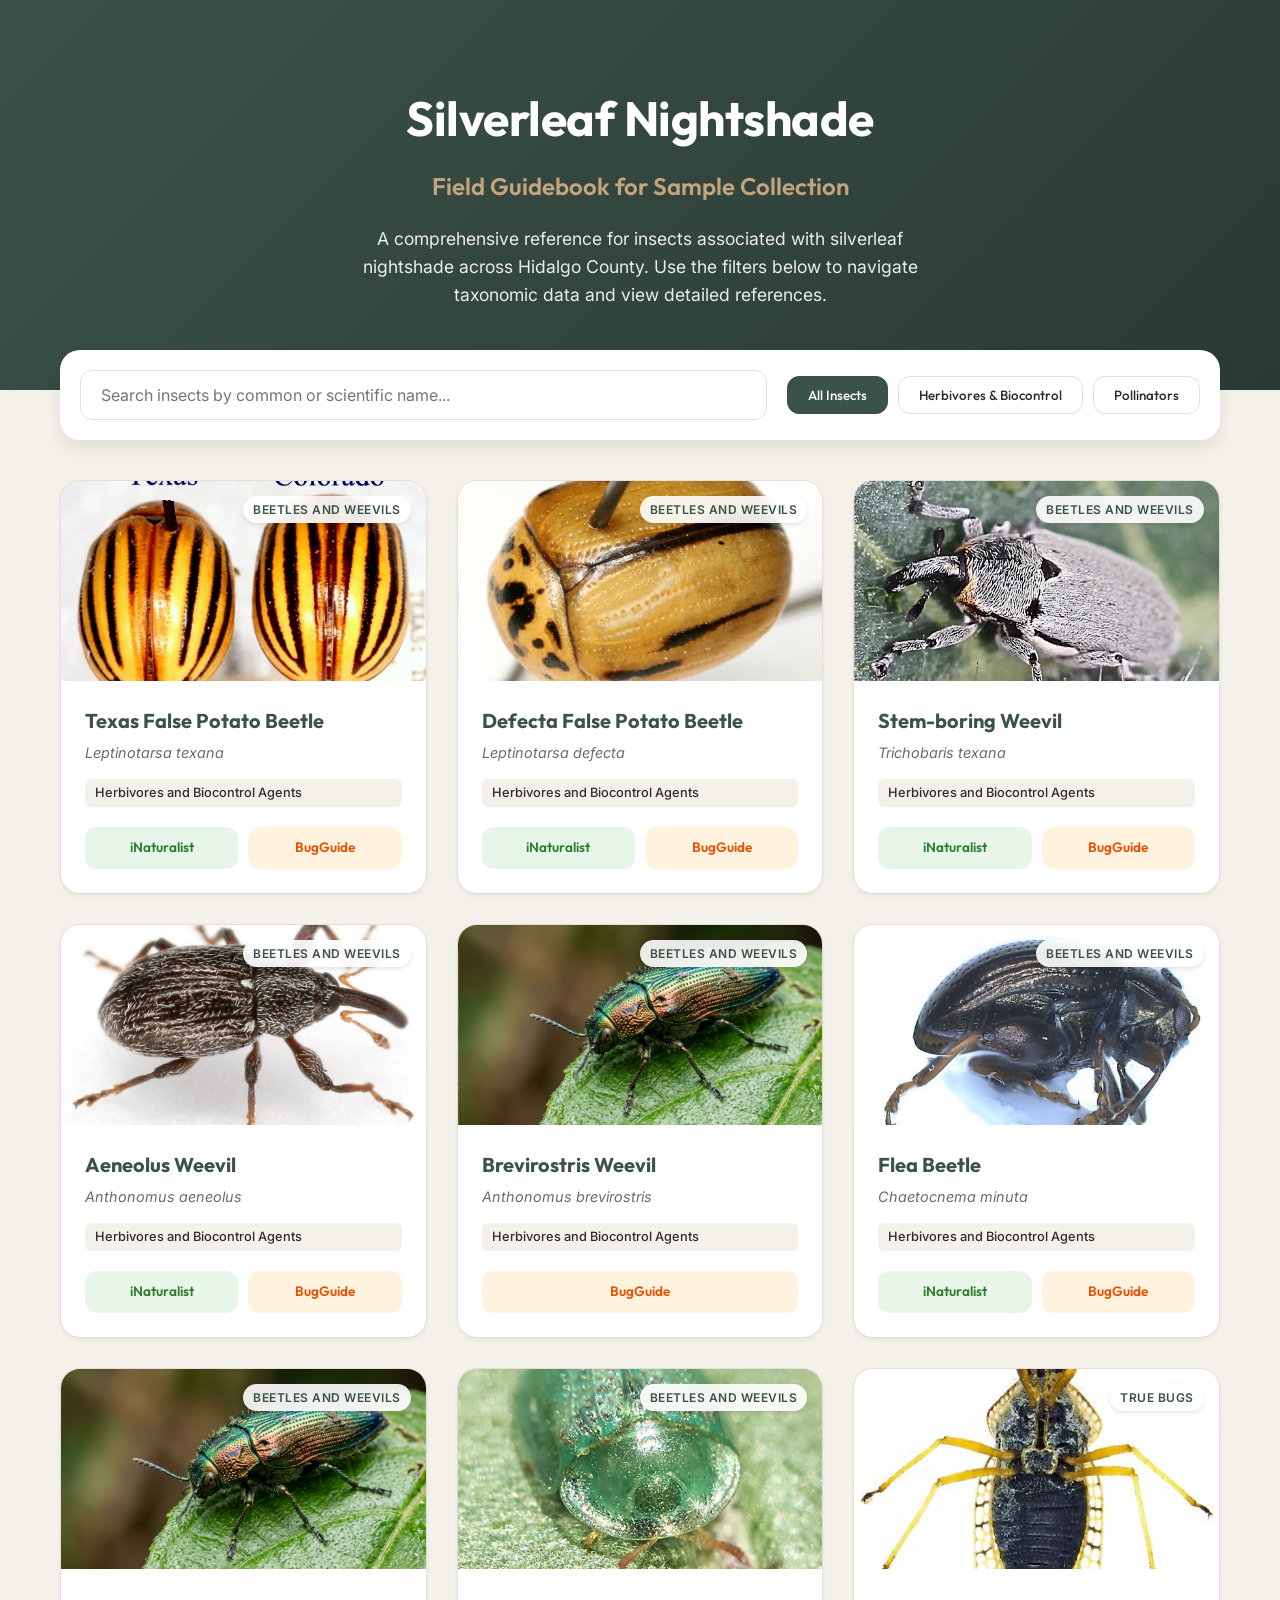
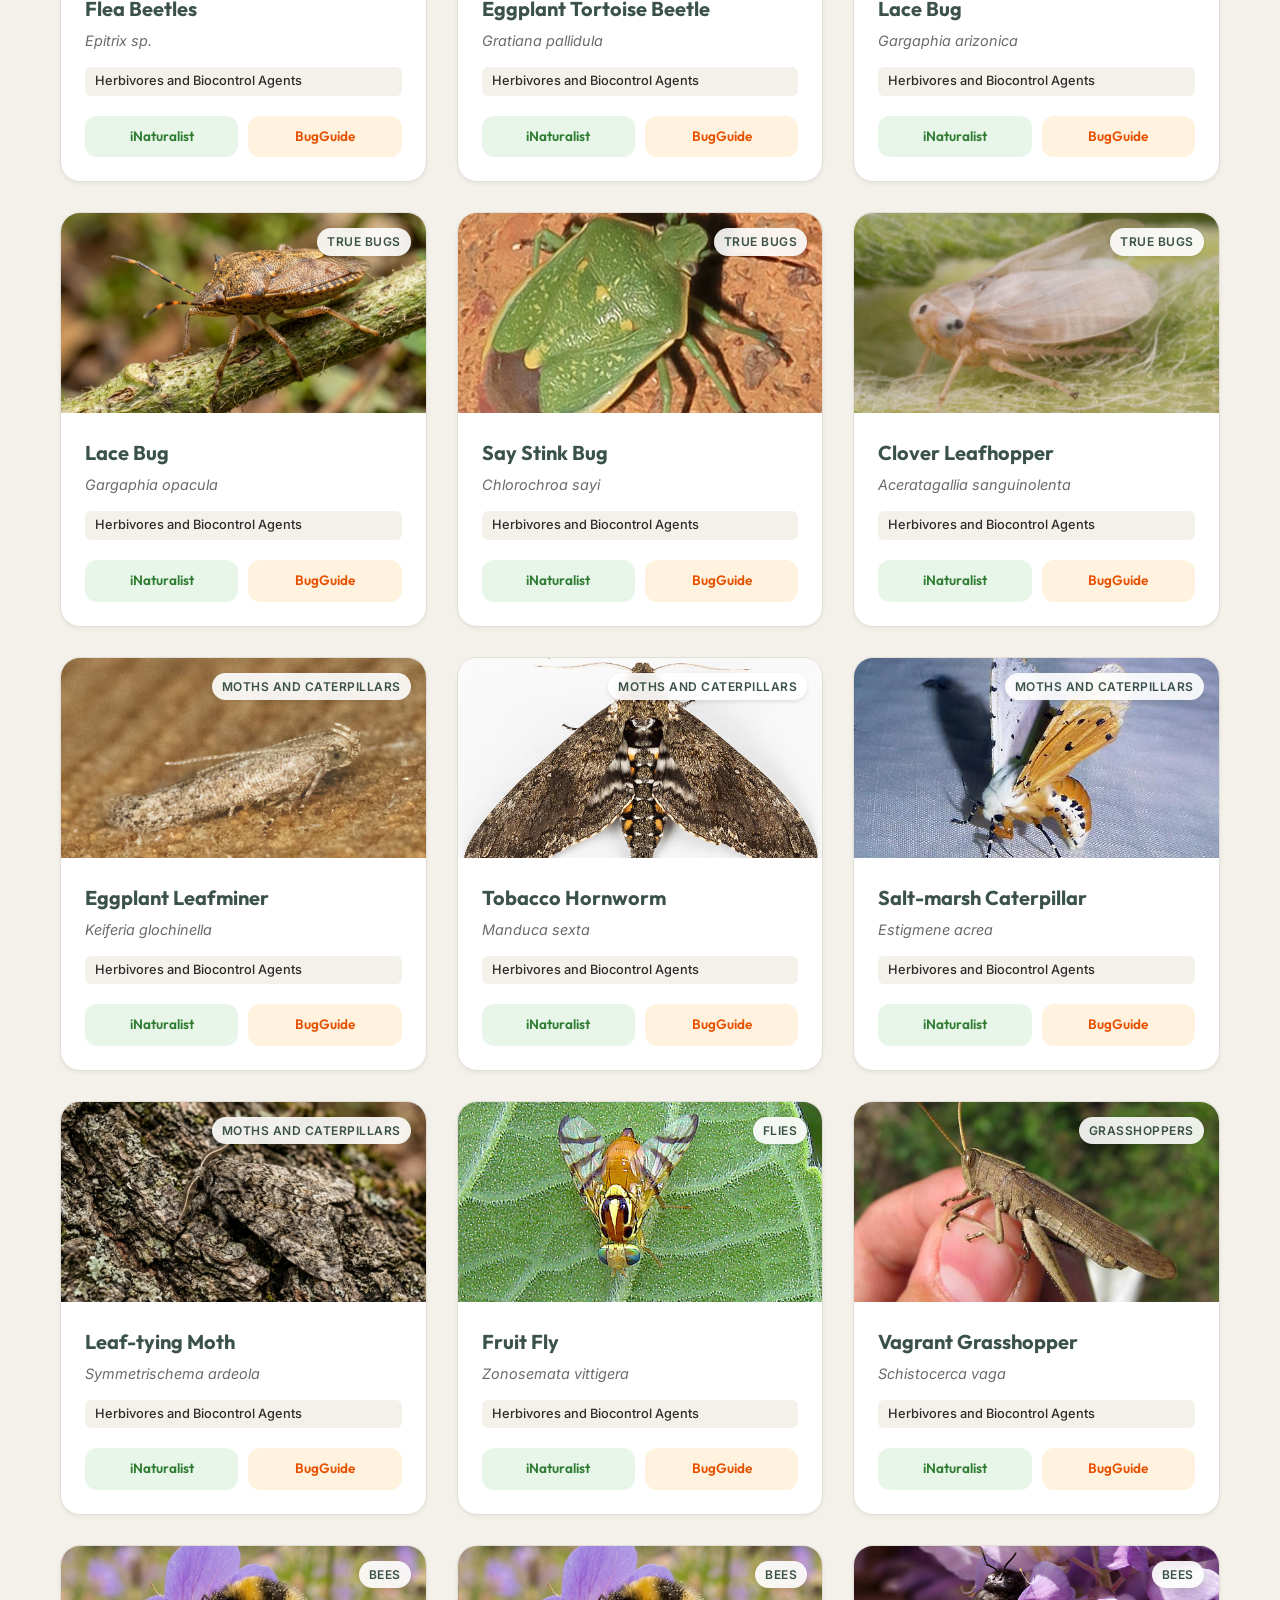
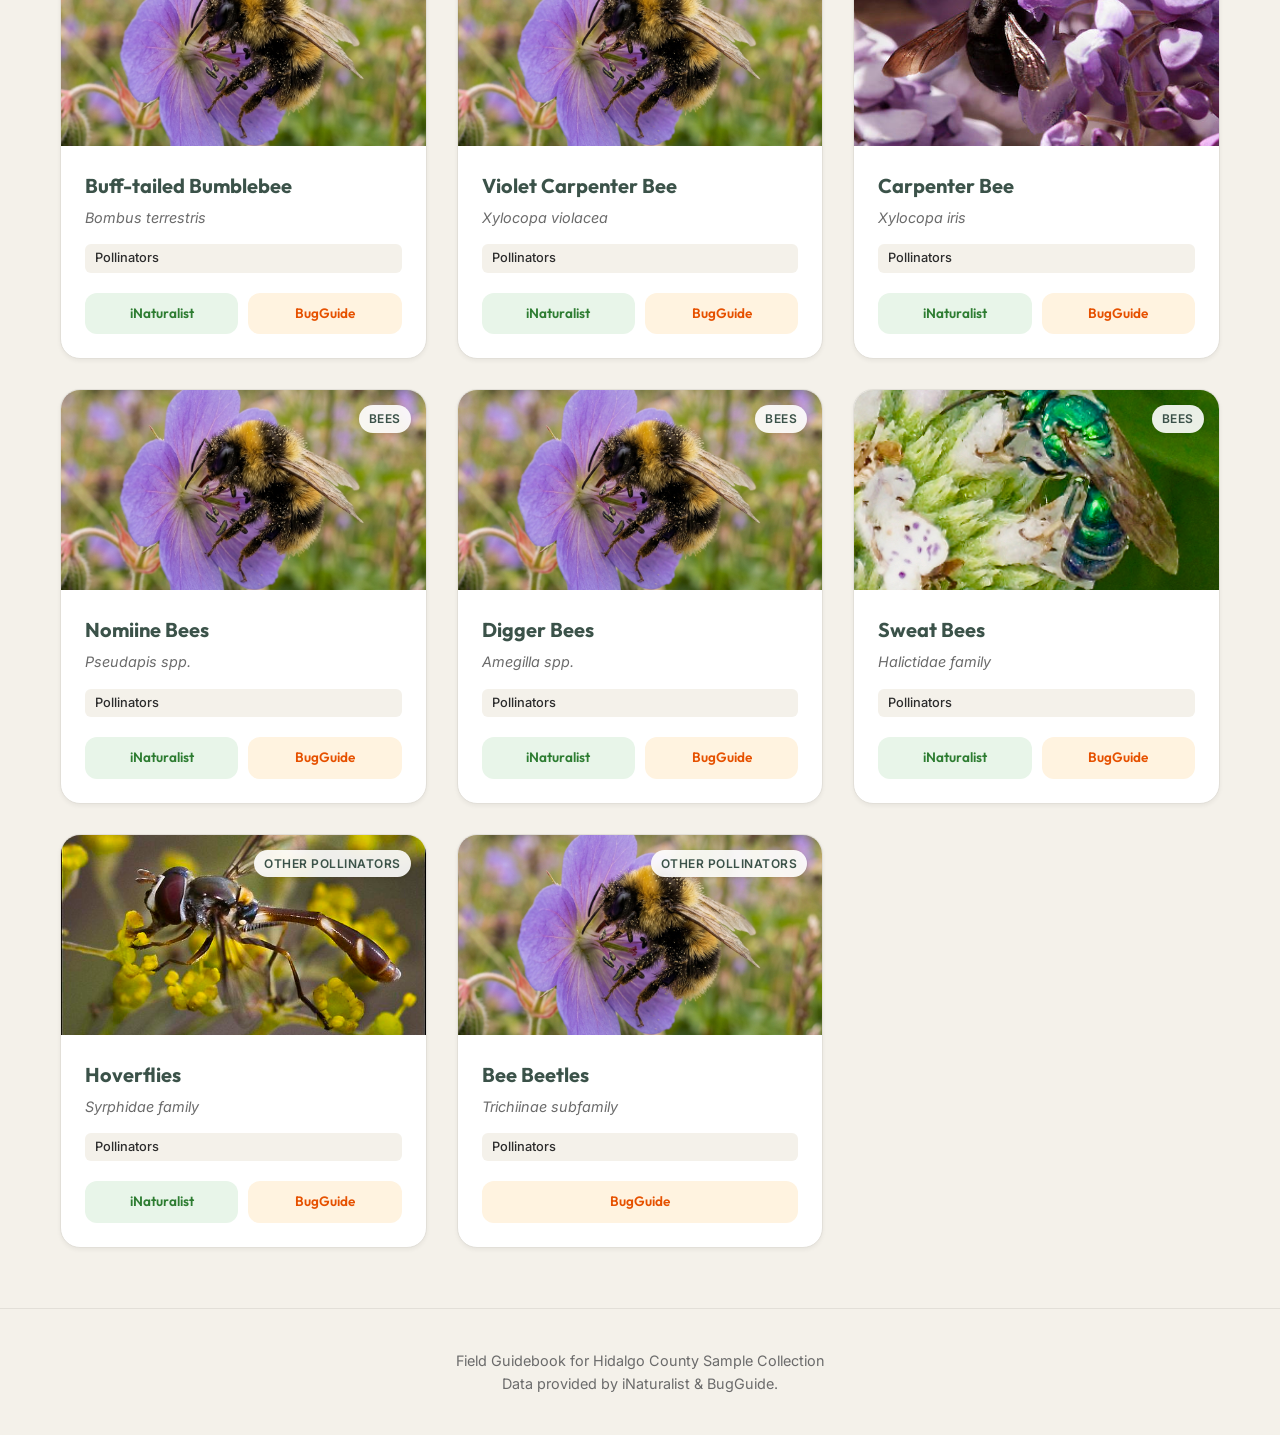
==== index.html @ b76a3b7a "Initial commit of Silverleaf Nightshade Field Guidebook" ====
<!DOCTYPE html>
<html lang="en">
<head>
  <meta charset="UTF-8">
  <meta name="viewport" content="width=device-width, initial-scale=1.0">
  <title>Silverleaf Nightshade Field Guidebook</title>
  <meta name="description" content="A comprehensive field guidebook for insects associated with silverleaf nightshade across Hidalgo County.">
  <link rel="preconnect" href="https://fonts.googleapis.com">
  <link rel="preconnect" href="https://fonts.gstatic.com" crossorigin>
  <link href="https://fonts.googleapis.com/css2?family=Inter:wght@400;500;600&family=Outfit:wght@400;600;700&display=swap" rel="stylesheet">
  <link rel="stylesheet" href="styles.css">
</head>
<body>
  <header class="hero">
    <div class="hero-content">
      <h1>Silverleaf Nightshade</h1>
      <p class="subtitle">Field Guidebook for Sample Collection</p>
      <p class="description">A comprehensive reference for insects associated with silverleaf nightshade across Hidalgo County. Use the filters below to navigate taxonomic data and view detailed references.</p>
    </div>
  </header>

  <main>
    <section class="controls">
      <div class="search-bar">
        <input type="text" id="searchInput" placeholder="Search insects by common or scientific name...">
      </div>
      <div class="filters">
        <button class="filter-btn active" data-filter="all">All Insects</button>
        <button class="filter-btn" data-filter="Herbivores and Biocontrol Agents">Herbivores & Biocontrol</button>
        <button class="filter-btn" data-filter="Pollinators">Pollinators</button>
      </div>
    </section>

    <section class="grid-container" id="insectGrid">
      <!-- Cards will be populated dynamically via JavaScript -->
    </section>
  </main>

  <footer>
    <p>Field Guidebook for Hidalgo County Sample Collection</p>
    <p>Data provided by iNaturalist & BugGuide.</p>
  </footer>

  <script src="data.js"></script>
  <script src="app.js"></script>
</body>
</html>
---- styles.css ----
:root {
  /* Earthy Color Palette */
  --color-bg: #f4f1ea;
  --color-surface: #ffffff;
  --color-primary: #3b5249;
  --color-primary-light: #517165;
  --color-accent: #c4a47c;
  --color-text: #2c2c2c;
  --color-text-muted: #6b6b6b;
  --color-border: #e2dfd8;
  
  --shadow-sm: 0 2px 4px rgba(0,0,0,0.05);
  --shadow-md: 0 8px 16px rgba(0,0,0,0.08);
  --shadow-lg: 0 16px 32px rgba(0,0,0,0.12);
  
  --radius-md: 12px;
  --radius-lg: 20px;
}

* {
  margin: 0;
  padding: 0;
  box-sizing: border-box;
}

body {
  font-family: 'Inter', sans-serif;
  background-color: var(--color-bg);
  color: var(--color-text);
  line-height: 1.6;
}

h1, h2, h3, h4 {
  font-family: 'Outfit', sans-serif;
}

/* Hero Section */
.hero {
  background: linear-gradient(135deg, var(--color-primary) 0%, #2a3a34 100%);
  color: white;
  padding: 80px 20px;
  text-align: center;
  position: relative;
  overflow: hidden;
}

.hero-content {
  max-width: 800px;
  margin: 0 auto;
  position: relative;
  z-index: 1;
}

.hero h1 {
  font-size: 3rem;
  font-weight: 700;
  margin-bottom: 10px;
  letter-spacing: -0.5px;
}

.hero .subtitle {
  font-family: 'Outfit', sans-serif;
  font-size: 1.5rem;
  color: var(--color-accent);
  margin-bottom: 20px;
  font-weight: 600;
}

.hero .description {
  font-size: 1.1rem;
  opacity: 0.9;
  max-width: 600px;
  margin: 0 auto;
}

/* Main Layout */
main {
  max-width: 1200px;
  margin: -40px auto 40px;
  padding: 0 20px;
  position: relative;
  z-index: 2;
}

/* Controls */
.controls {
  background: var(--color-surface);
  padding: 20px;
  border-radius: var(--radius-lg);
  box-shadow: var(--shadow-md);
  margin-bottom: 40px;
  display: flex;
  flex-direction: column;
  gap: 20px;
}

@media (min-width: 768px) {
  .controls {
    flex-direction: row;
    align-items: center;
    justify-content: space-between;
  }
}

.search-bar {
  flex: 1;
}

.search-bar input {
  width: 100%;
  padding: 14px 20px;
  border: 1px solid var(--color-border);
  border-radius: var(--radius-md);
  font-family: 'Inter', sans-serif;
  font-size: 1rem;
  outline: none;
  transition: border-color 0.3s, box-shadow 0.3s;
}

.search-bar input:focus {
  border-color: var(--color-primary);
  box-shadow: 0 0 0 3px rgba(59, 82, 73, 0.1);
}

.filters {
  display: flex;
  gap: 10px;
  flex-wrap: wrap;
}

.filter-btn {
  padding: 10px 20px;
  border: 1px solid var(--color-border);
  background: var(--color-surface);
  color: var(--color-text);
  border-radius: var(--radius-md);
  cursor: pointer;
  font-family: 'Outfit', sans-serif;
  font-weight: 500;
  transition: all 0.3s;
}

.filter-btn:hover {
  border-color: var(--color-primary);
  color: var(--color-primary);
}

.filter-btn.active {
  background: var(--color-primary);
  color: white;
  border-color: var(--color-primary);
}

/* Grid Layout */
.grid-container {
  display: grid;
  grid-template-columns: repeat(auto-fill, minmax(280px, 1fr));
  gap: 30px;
}

/* Insect Card */
.card {
  background: var(--color-surface);
  border-radius: var(--radius-lg);
  overflow: hidden;
  box-shadow: var(--shadow-sm);
  transition: transform 0.3s cubic-bezier(0.175, 0.885, 0.32, 1.275), box-shadow 0.3s;
  display: flex;
  flex-direction: column;
  border: 1px solid var(--color-border);
}

.card:hover {
  transform: translateY(-8px);
  box-shadow: var(--shadow-lg);
}

.card-image {
  height: 200px;
  background-size: cover;
  background-position: center;
  position: relative;
  background-color: var(--color-border);
}

.card-category-badge {
  position: absolute;
  top: 15px;
  right: 15px;
  background: rgba(255, 255, 255, 0.9);
  backdrop-filter: blur(4px);
  padding: 4px 10px;
  border-radius: 20px;
  font-size: 0.75rem;
  font-weight: 600;
  color: var(--color-primary);
  text-transform: uppercase;
  letter-spacing: 0.5px;
  box-shadow: 0 2px 4px rgba(0,0,0,0.1);
}

.card-content {
  padding: 24px;
  flex: 1;
  display: flex;
  flex-direction: column;
}

.card h3 {
  font-size: 1.25rem;
  margin-bottom: 4px;
  color: var(--color-primary);
}

.scientific-name {
  font-style: italic;
  color: var(--color-text-muted);
  font-size: 0.9rem;
  margin-bottom: 15px;
}

.card-type {
  display: inline-block;
  background: var(--color-bg);
  padding: 4px 10px;
  border-radius: 6px;
  font-size: 0.8rem;
  color: var(--color-text);
  margin-bottom: 20px;
  font-weight: 500;
}

.card-links {
  margin-top: auto;
  display: flex;
  gap: 10px;
  flex-wrap: wrap;
}

.link-btn {
  flex: 1;
  text-align: center;
  text-decoration: none;
  font-size: 0.85rem;
  font-weight: 600;
  padding: 10px;
  border-radius: var(--radius-md);
  transition: all 0.2s;
  font-family: 'Outfit', sans-serif;
  white-space: nowrap;
}

.link-inaturalist {
  background: #E8F5E9;
  color: #2E7D32;
}

.link-inaturalist:hover {
  background: #C8E6C9;
}

.link-bugguide {
  background: #FFF3E0;
  color: #E65100;
}

.link-bugguide:hover {
  background: #FFE0B2;
}

/* Footer */
footer {
  text-align: center;
  padding: 40px 20px;
  color: var(--color-text-muted);
  font-size: 0.9rem;
  margin-top: 60px;
  border-top: 1px solid var(--color-border);
}
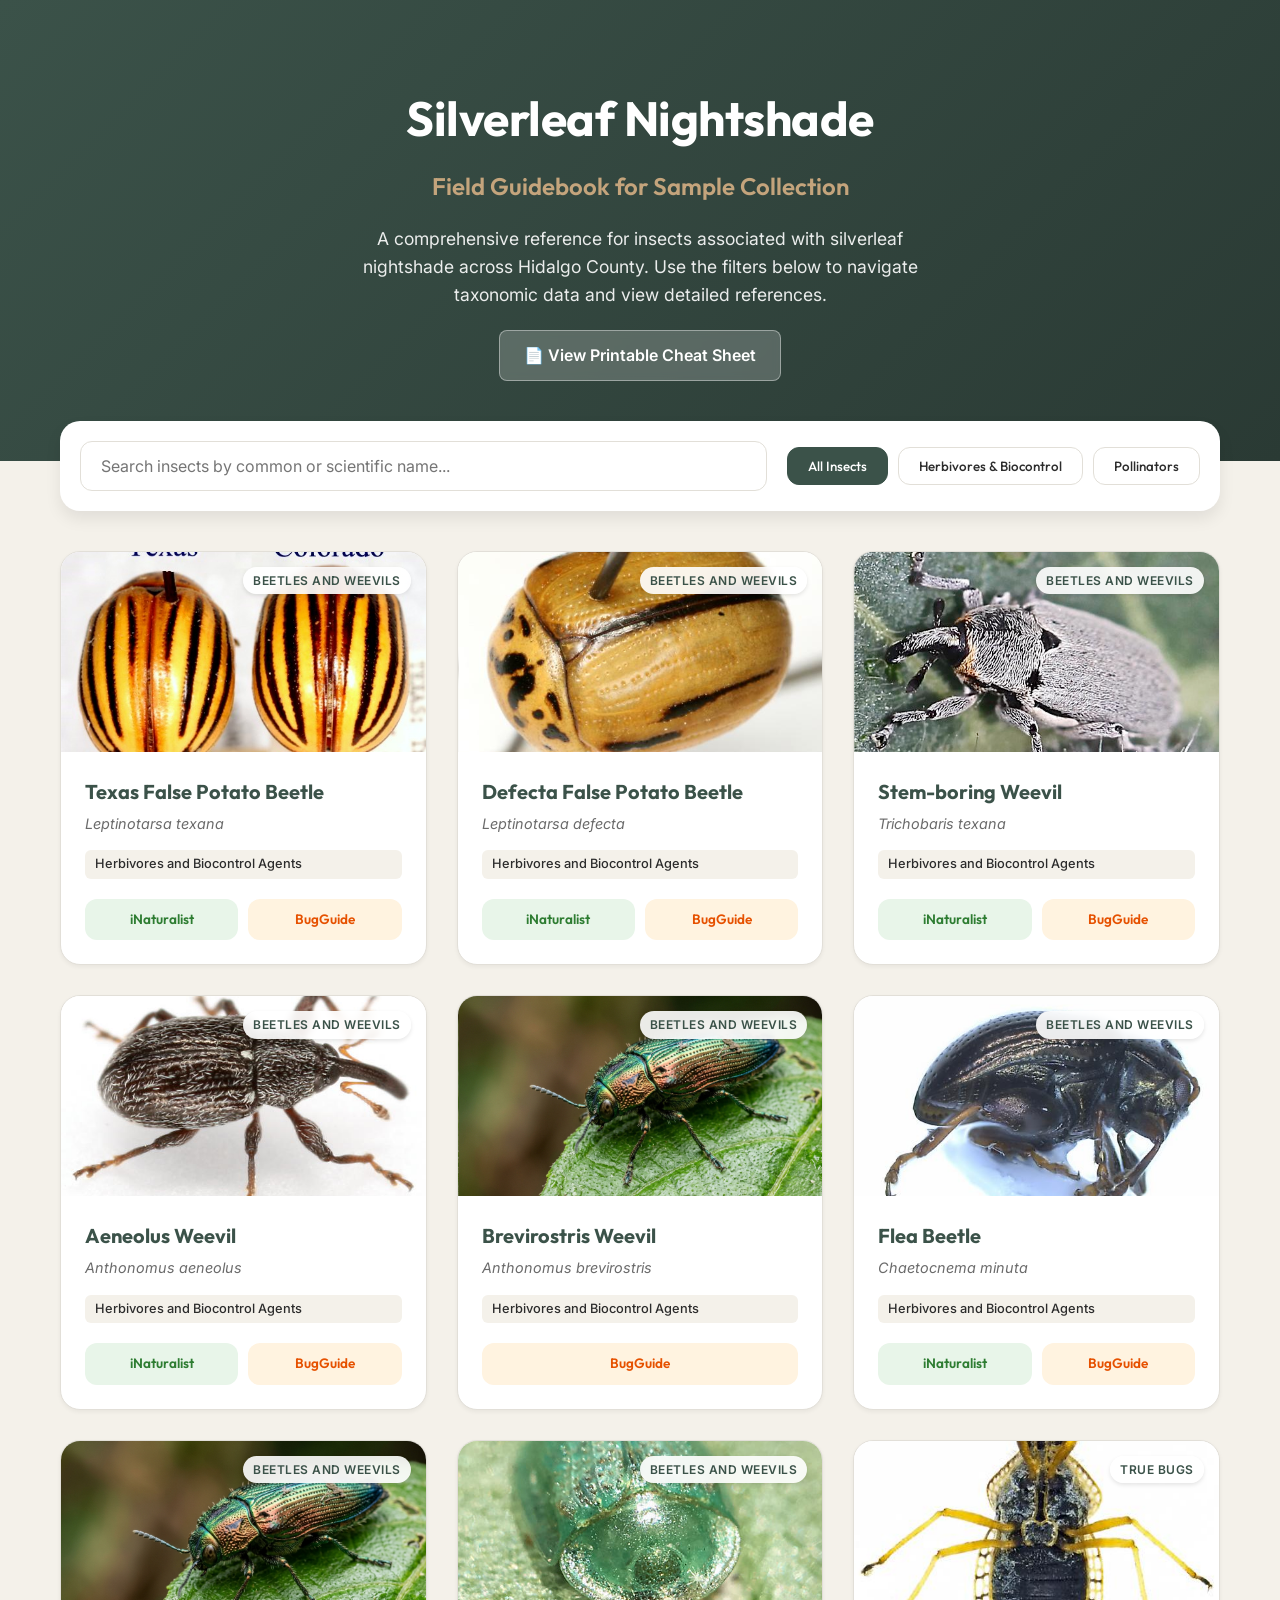
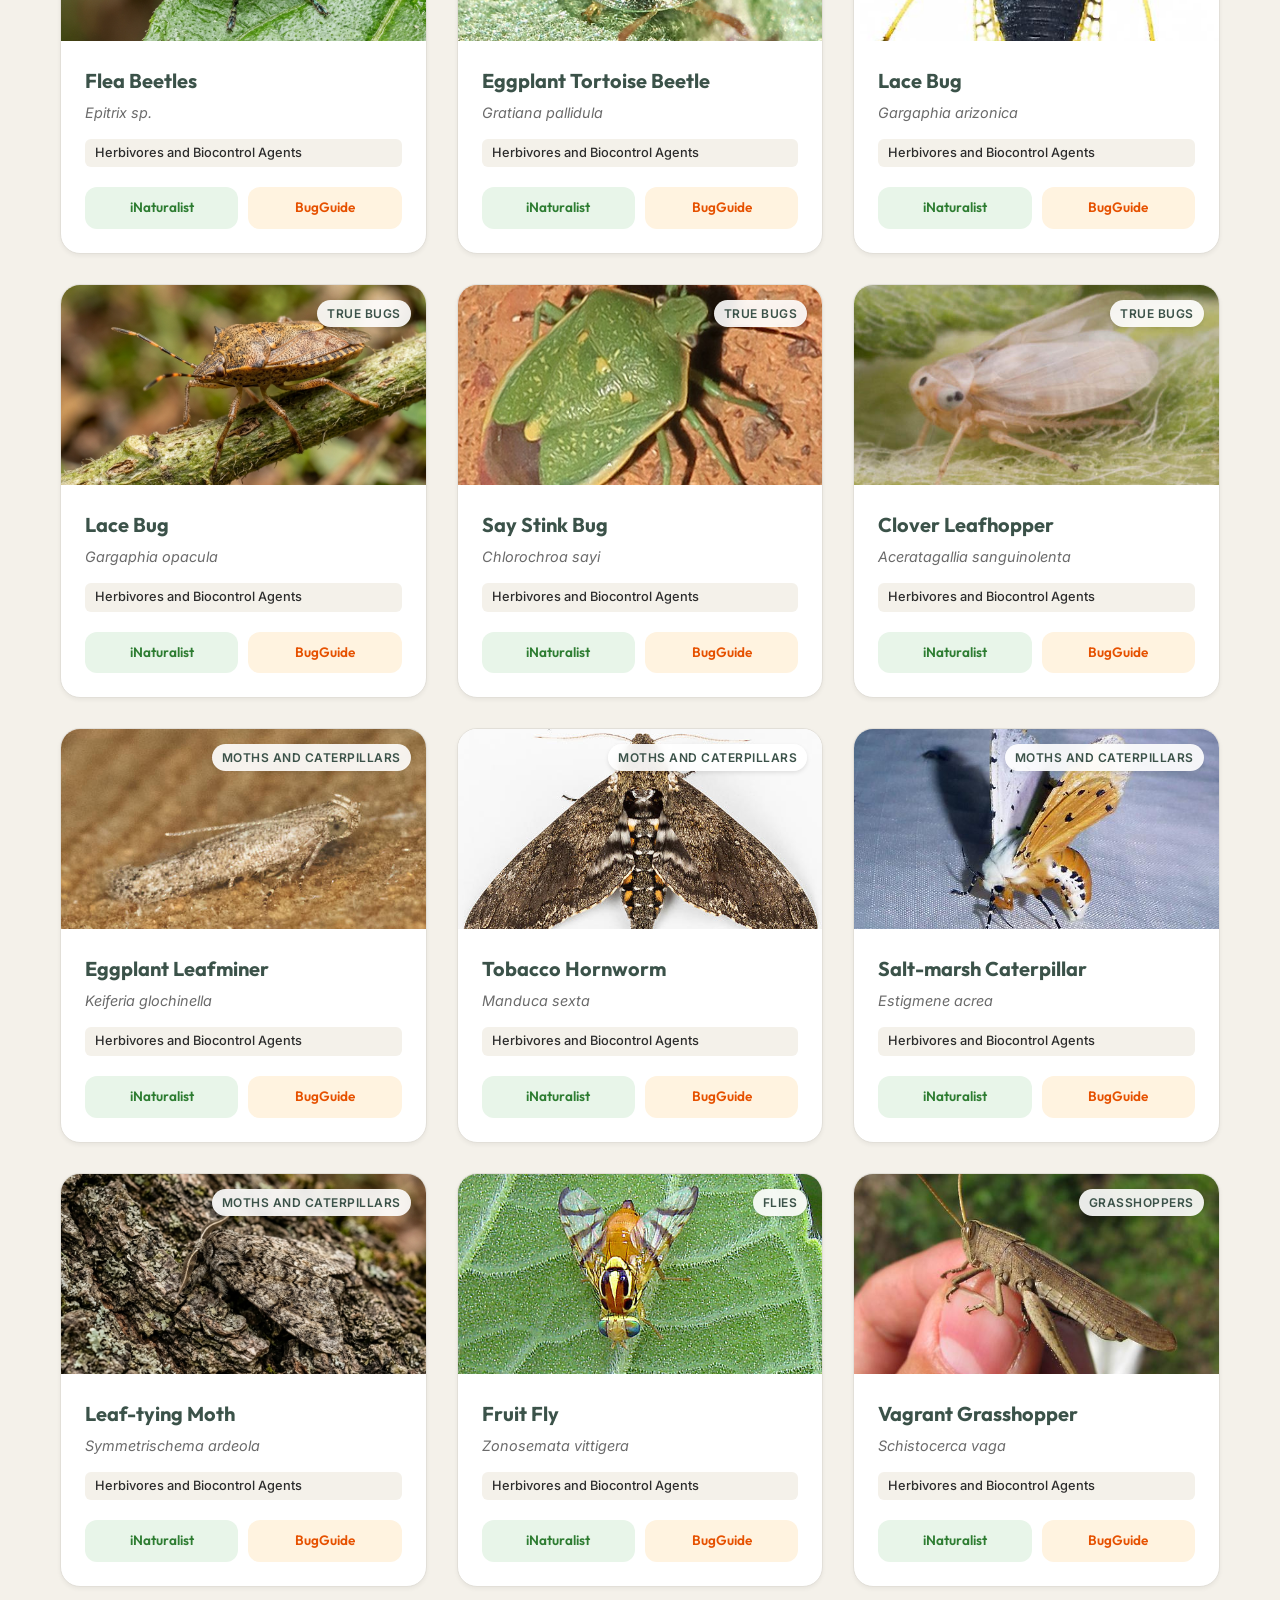
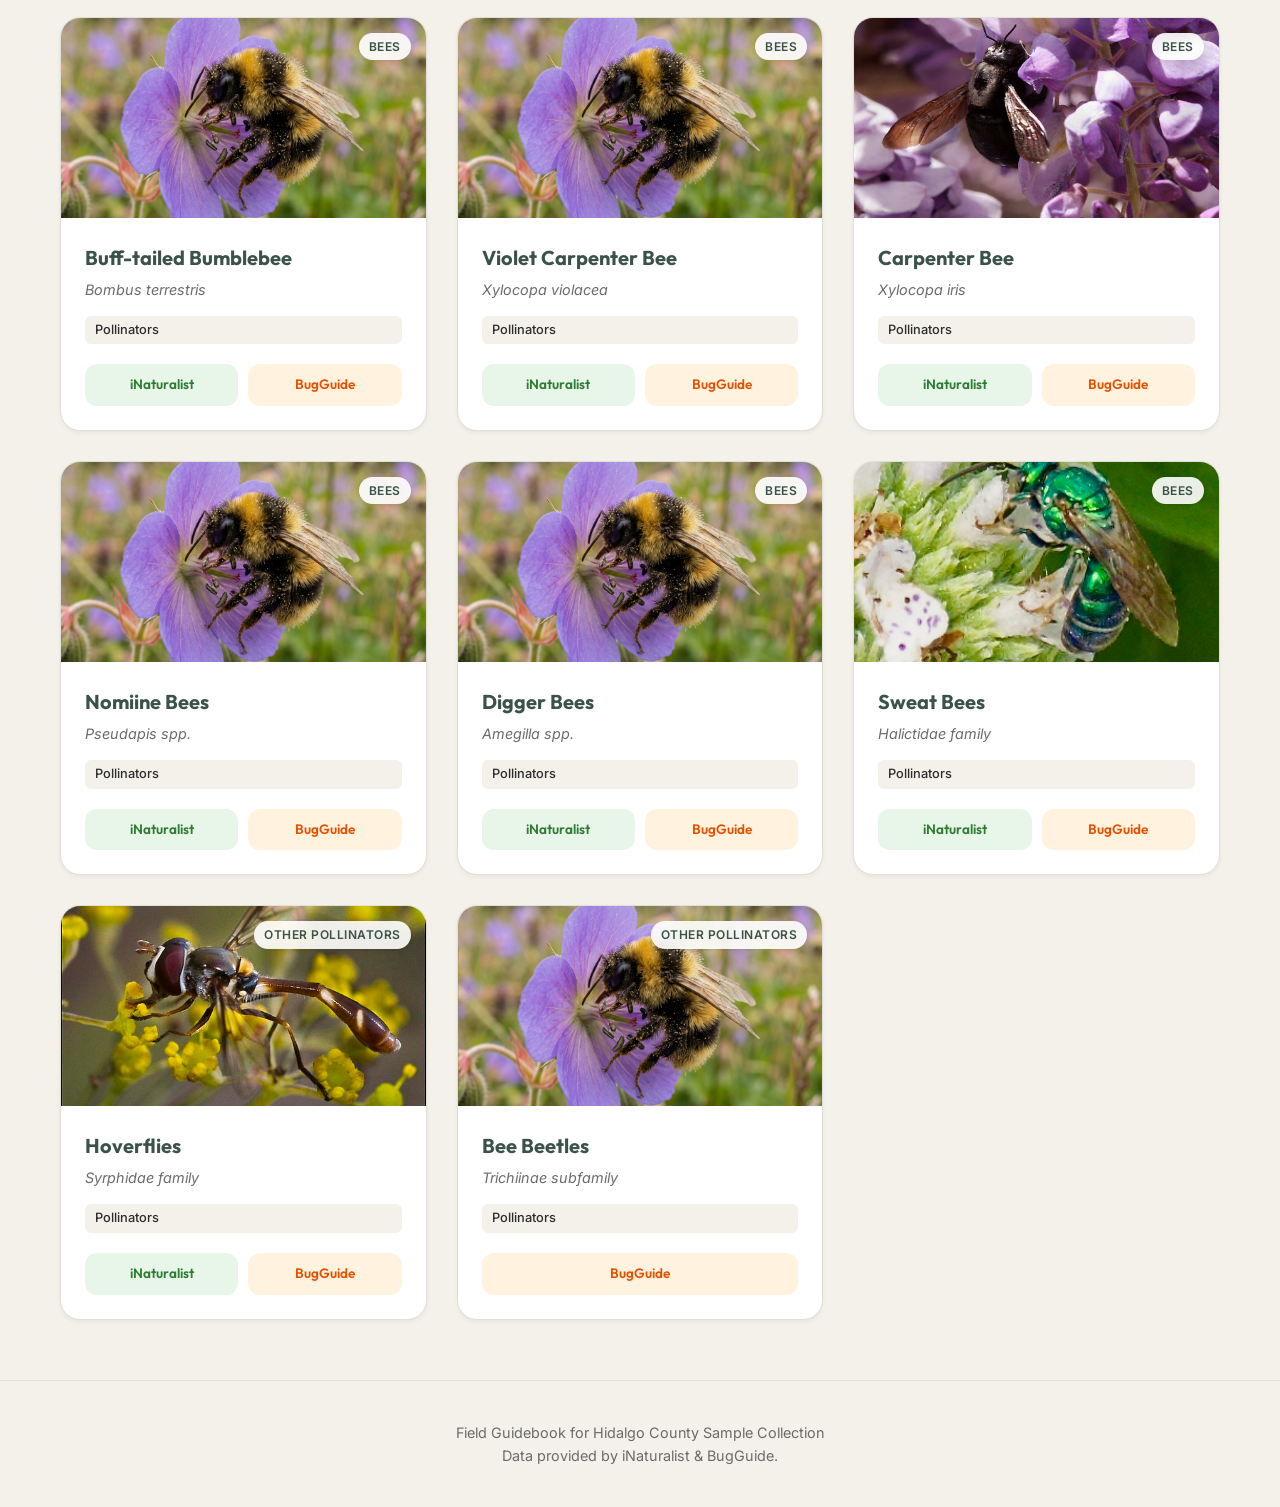
==== commit 03f9d942: "Add cheat sheet button to index" ====
--- a/index.html
+++ b/index.html
@@ -16,6 +16,7 @@
       <h1>Silverleaf Nightshade</h1>
       <p class="subtitle">Field Guidebook for Sample Collection</p>
       <p class="description">A comprehensive reference for insects associated with silverleaf nightshade across Hidalgo County. Use the filters below to navigate taxonomic data and view detailed references.</p>
+      <a href="cheat_sheet.html" class="btn-primary" style="display: inline-block; margin-top: 20px; padding: 12px 24px; background-color: rgba(255, 255, 255, 0.2); color: white; text-decoration: none; border-radius: 8px; font-weight: 600; border: 1px solid rgba(255, 255, 255, 0.4); backdrop-filter: blur(4px); transition: all 0.3s ease;">📄 View Printable Cheat Sheet</a>
     </div>
   </header>
 
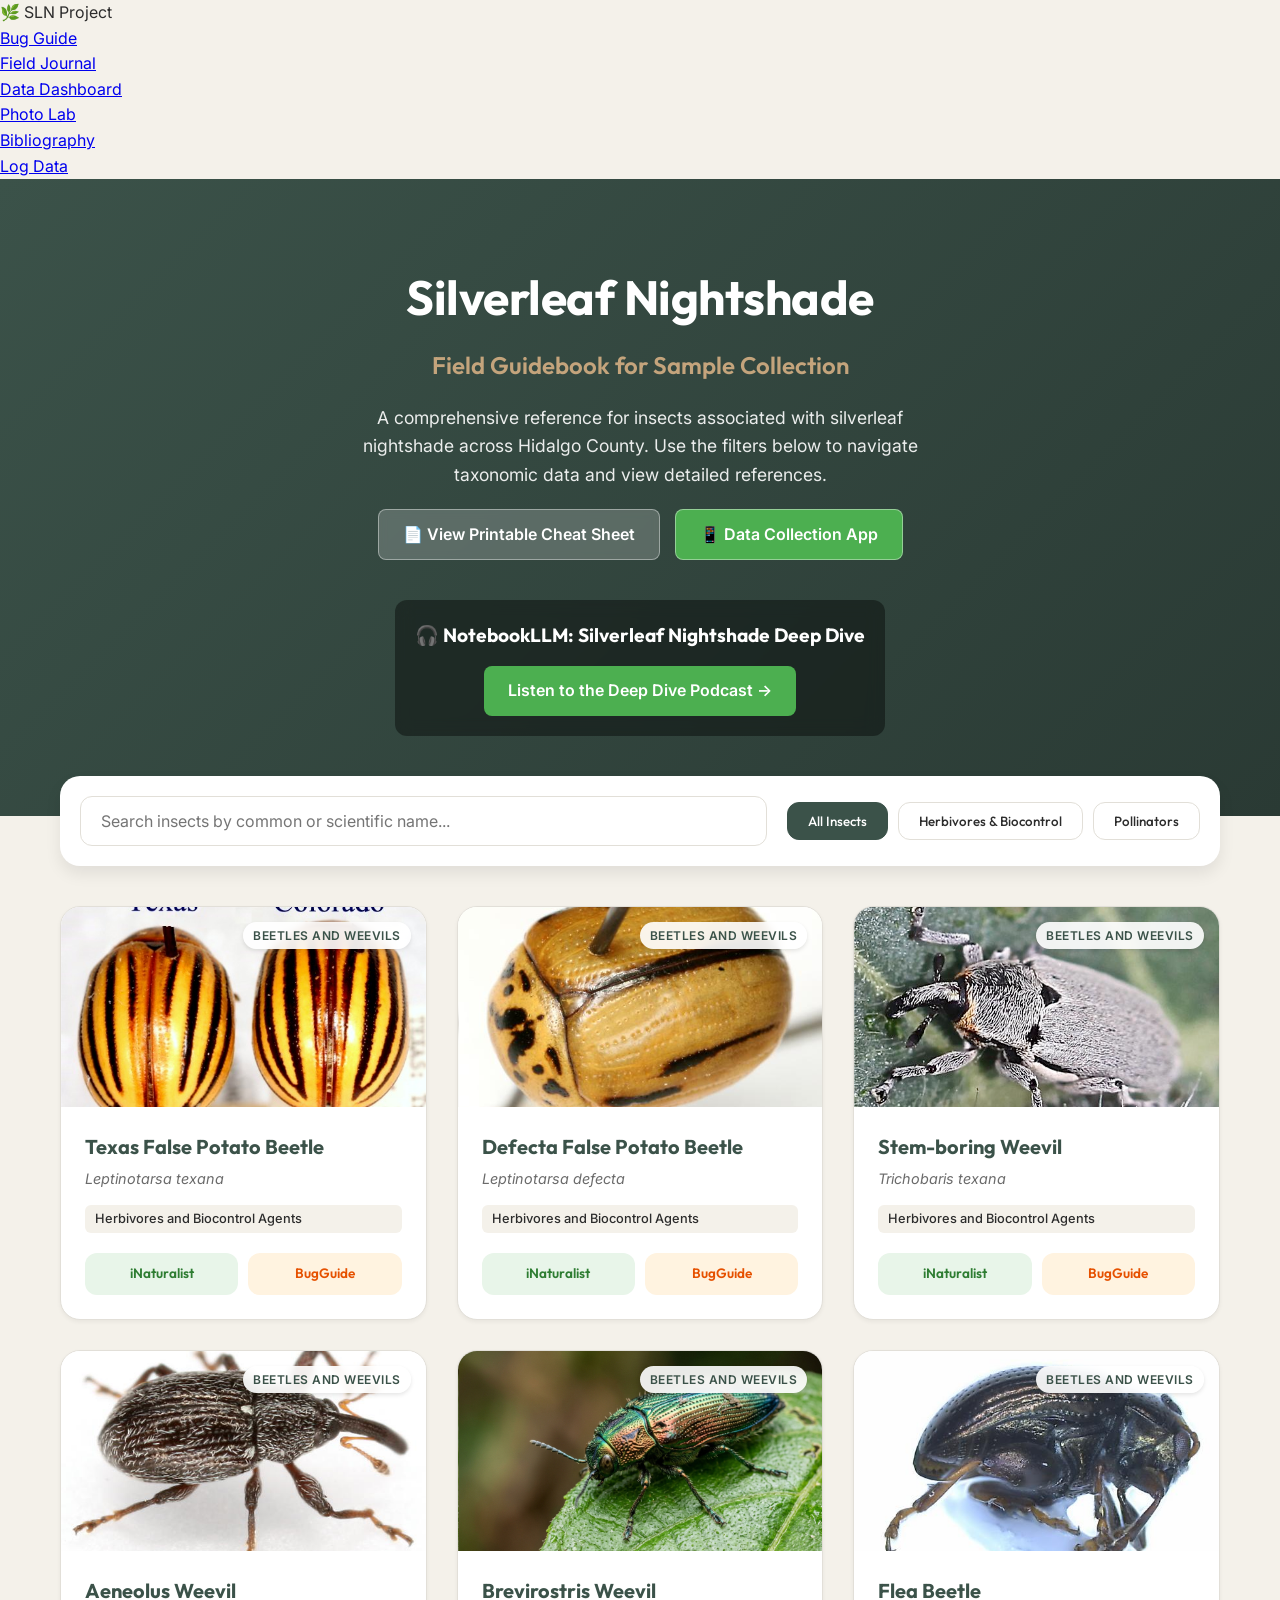
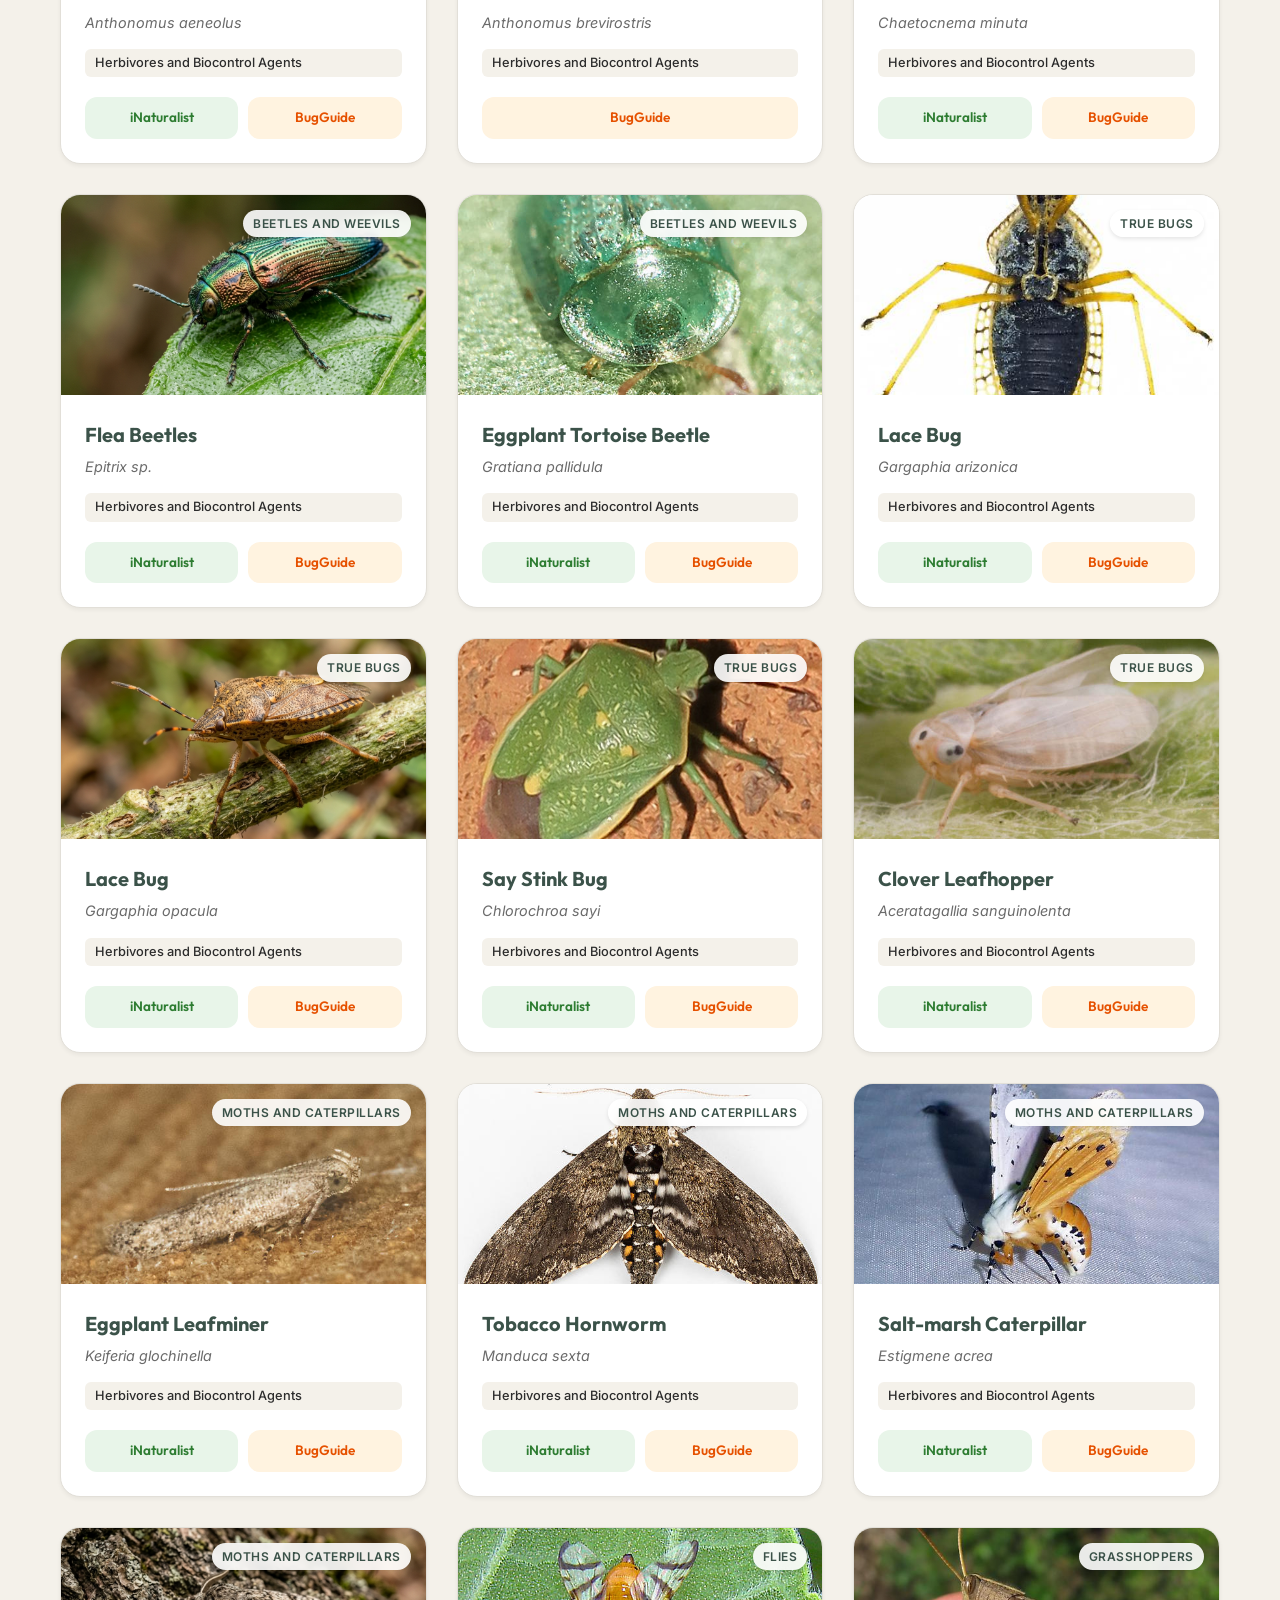
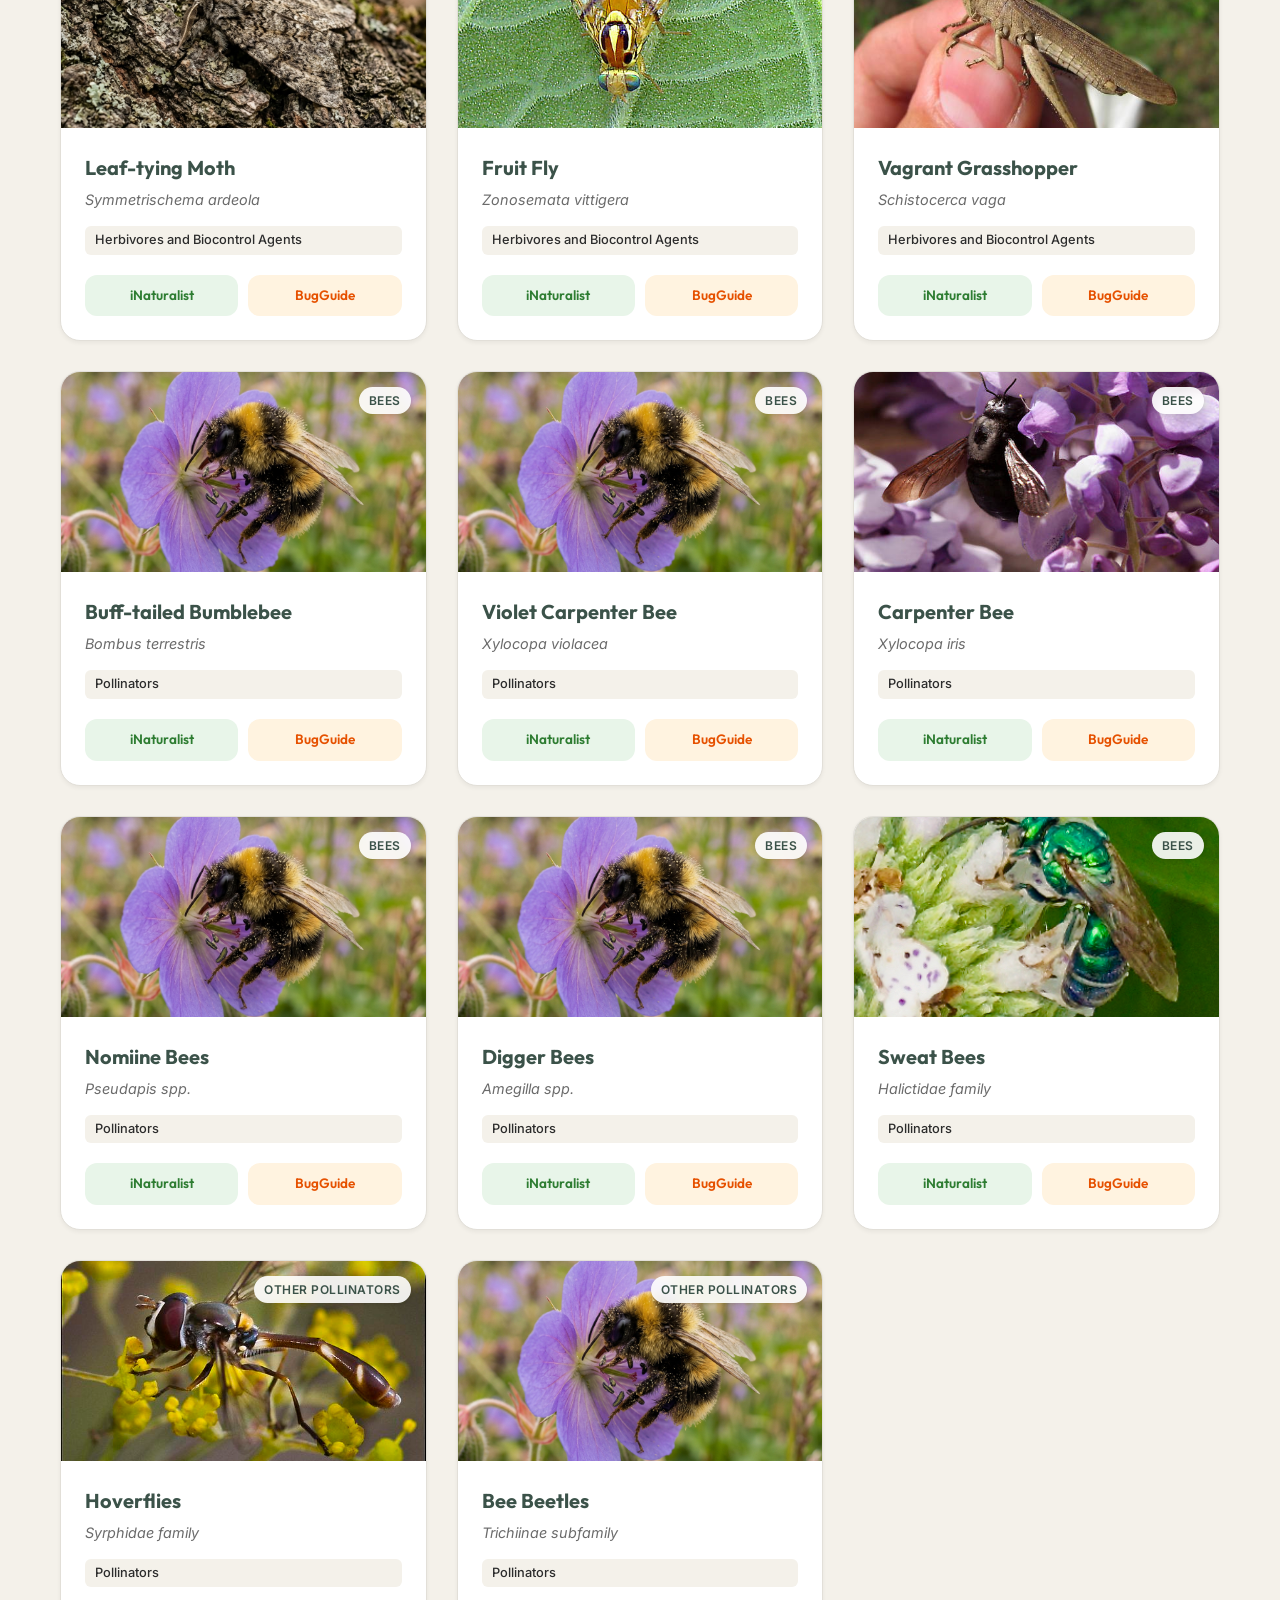
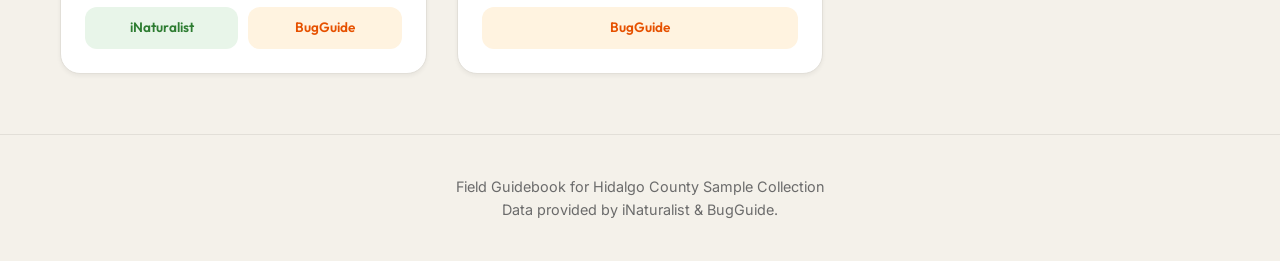
==== commit b971126a: "feat: Upgrade into Interactive Field Journal Ecosystem" ====
--- a/index.html
+++ b/index.html
@@ -11,12 +11,38 @@
   <link rel="stylesheet" href="styles.css">
 </head>
 <body>
+  <nav class="global-nav">
+    <div class="nav-container">
+      <div class="nav-logo">🌿 SLN Project</div>
+      <ul class="nav-links">
+        <li><a href="index.html" class="active">Bug Guide</a></li>
+        <li><a href="journal.html">Field Journal</a></li>
+        <li><a href="dashboard.html">Data Dashboard</a></li>
+        <li><a href="photo_lab.html">Photo Lab</a></li>
+        <li><a href="bibliography.html">Bibliography</a></li>
+        <li><a href="data_collection.html" class="nav-cta">Log Data</a></li>
+      </ul>
+    </div>
+  </nav>
+  
   <header class="hero">
     <div class="hero-content">
       <h1>Silverleaf Nightshade</h1>
       <p class="subtitle">Field Guidebook for Sample Collection</p>
       <p class="description">A comprehensive reference for insects associated with silverleaf nightshade across Hidalgo County. Use the filters below to navigate taxonomic data and view detailed references.</p>
-      <a href="cheat_sheet.html" class="btn-primary" style="display: inline-block; margin-top: 20px; padding: 12px 24px; background-color: rgba(255, 255, 255, 0.2); color: white; text-decoration: none; border-radius: 8px; font-weight: 600; border: 1px solid rgba(255, 255, 255, 0.4); backdrop-filter: blur(4px); transition: all 0.3s ease;">📄 View Printable Cheat Sheet</a>
+      <div style="display: flex; gap: 15px; justify-content: center; margin-top: 20px;">
+        <a href="cheat_sheet.html" class="btn-primary" style="display: inline-block; padding: 12px 24px; background-color: rgba(255, 255, 255, 0.2); color: white; text-decoration: none; border-radius: 8px; font-weight: 600; border: 1px solid rgba(255, 255, 255, 0.4); backdrop-filter: blur(4px); transition: all 0.3s ease;">📄 View Printable Cheat Sheet</a>
+        <a href="data_collection.html" class="btn-primary" style="display: inline-block; padding: 12px 24px; background-color: var(--primary-color, #4CAF50); color: white; text-decoration: none; border-radius: 8px; font-weight: 600; border: 1px solid rgba(255, 255, 255, 0.4); backdrop-filter: blur(4px); transition: all 0.3s ease;">📱 Data Collection App</a>
+      </div>
+
+      <div class="podcast-player" style="margin-top: 40px; padding: 20px; background: rgba(0,0,0,0.4); border-radius: 12px; backdrop-filter: blur(8px); display: inline-block;">
+        <h3 style="margin-bottom: 15px; font-size: 1.2rem; display: flex; align-items: center; justify-content: center; gap: 10px;">
+          🎧 NotebookLLM: Silverleaf Nightshade Deep Dive
+        </h3>
+        <a href="https://notebooklm.google.com/notebook/0eea4dd1-d541-4814-adb4-973a1672aa1b/artifact/d73ba4ab-5ce5-40d6-bb0c-416b0b33d0f6?utm_source=nlm_web_share&utm_medium=google_oo&utm_campaign=art_share_2&utm_content=&utm_smc=nlm_web_share_google_oo_art_share_2_" target="_blank" style="display: inline-block; padding: 12px 24px; background-color: var(--primary-color, #4CAF50); color: white; text-decoration: none; border-radius: 8px; font-weight: 600; transition: all 0.3s ease;">
+          Listen to the Deep Dive Podcast →
+        </a>
+      </div>
     </div>
   </header>
 
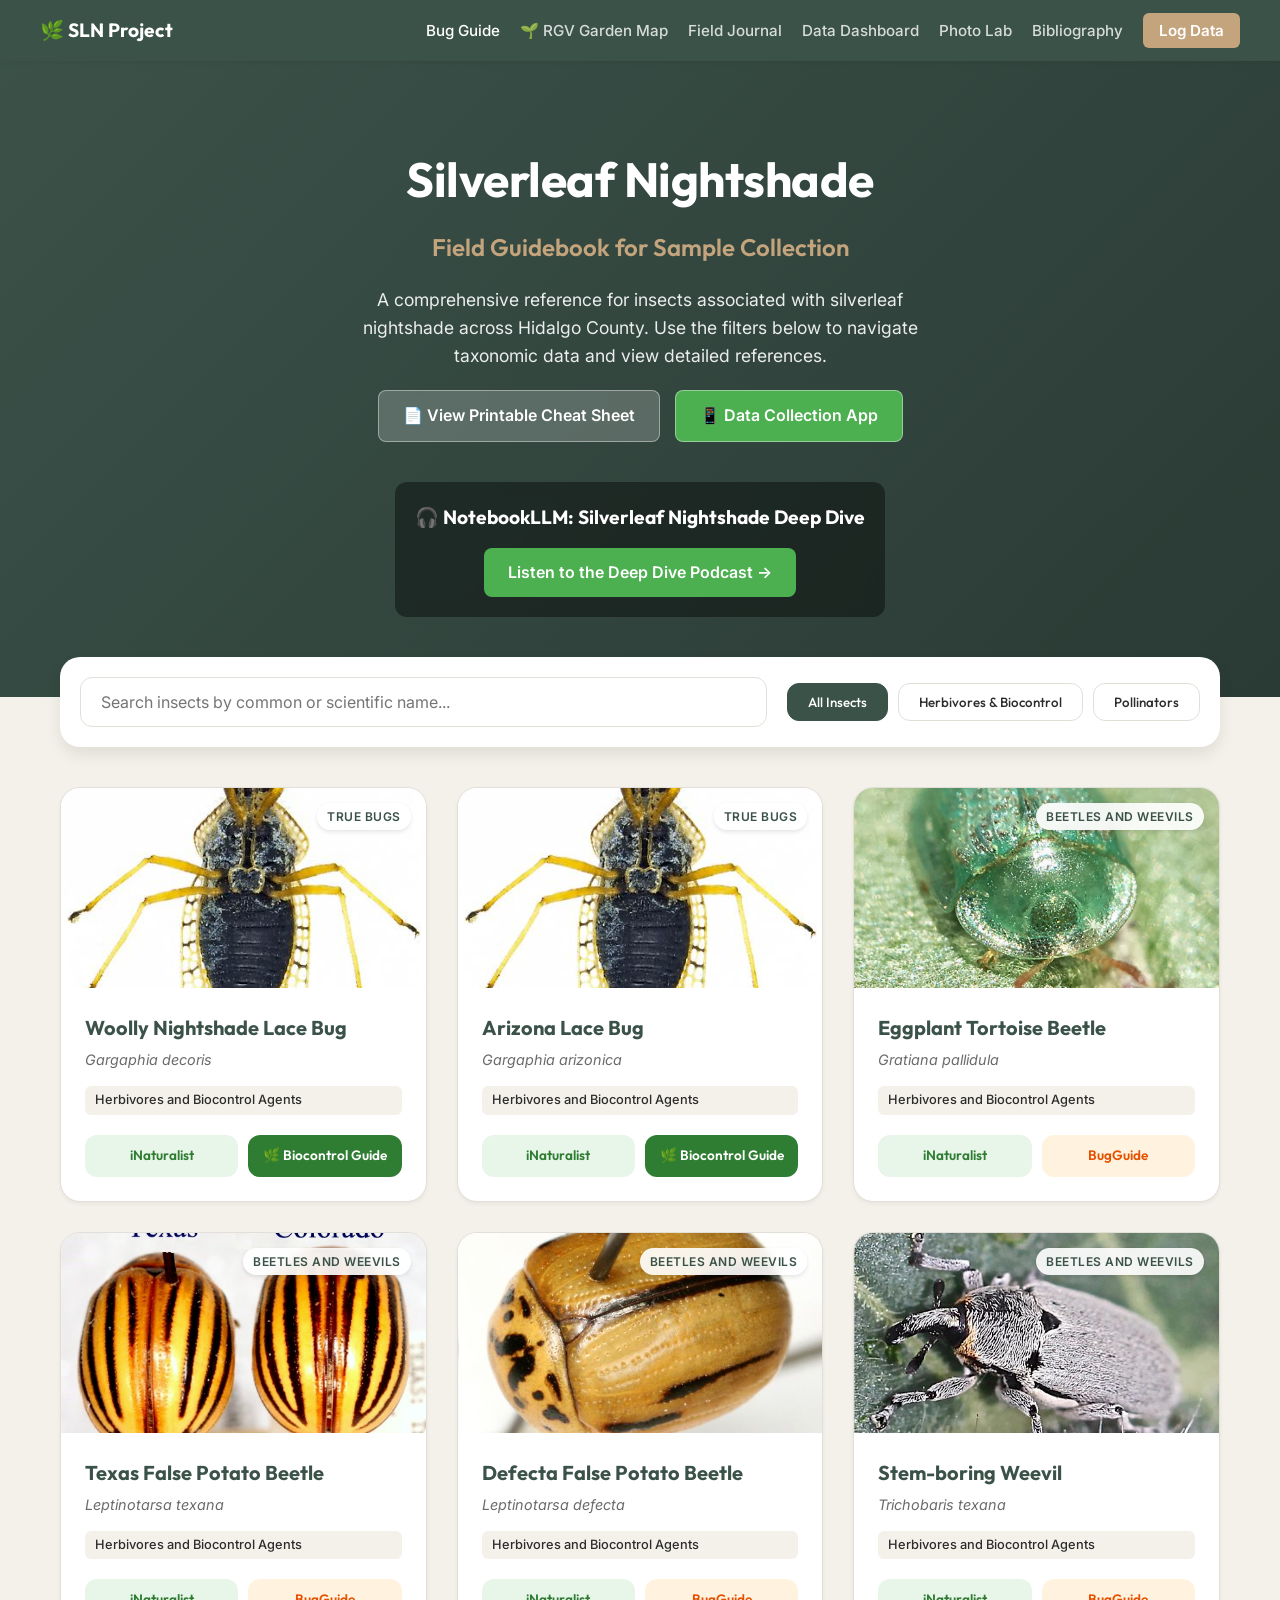
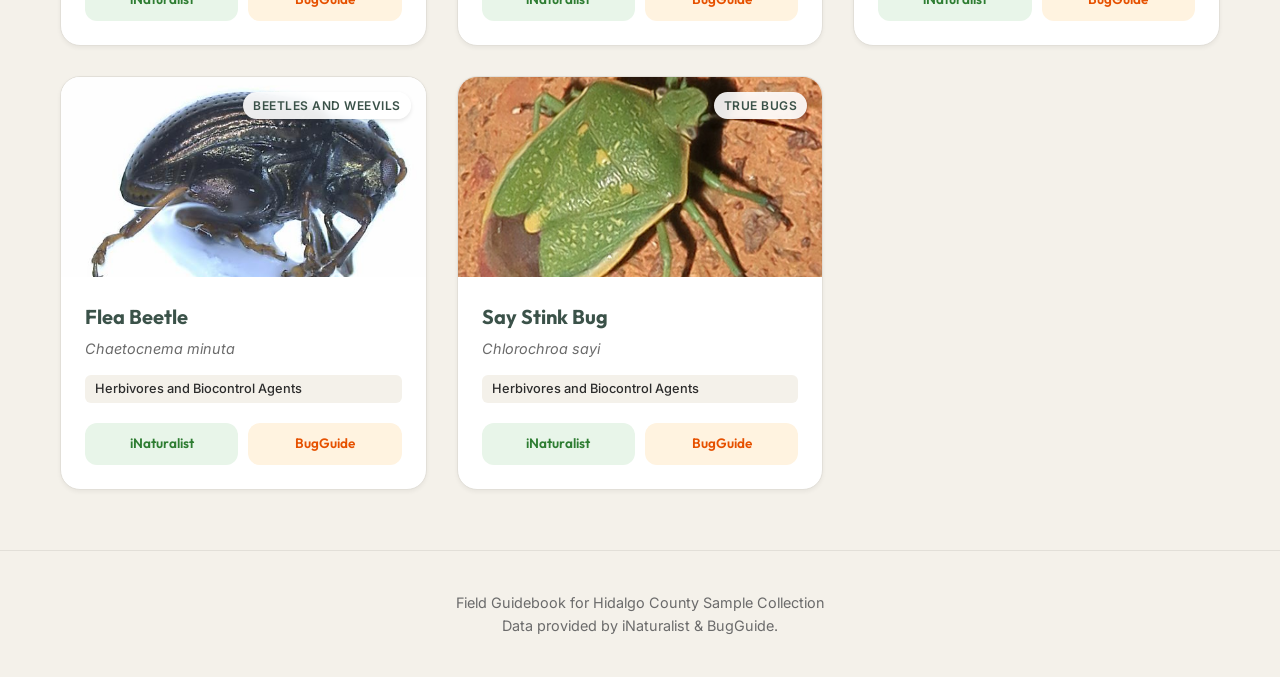
==== commit f9de5e0e: "Add RGV Community Gardens & Agriculture Map to /gardens with 48 locations" ====
--- a/index.html
+++ b/index.html
@@ -16,6 +16,7 @@
       <div class="nav-logo">🌿 SLN Project</div>
       <ul class="nav-links">
         <li><a href="index.html" class="active">Bug Guide</a></li>
+        <li><a href="gardens/index.html">🌱 RGV Garden Map</a></li>
         <li><a href="journal.html">Field Journal</a></li>
         <li><a href="dashboard.html">Data Dashboard</a></li>
         <li><a href="photo_lab.html">Photo Lab</a></li>
--- a/styles.css
+++ b/styles.css
@@ -34,6 +34,66 @@
   font-family: 'Outfit', sans-serif;
 }
 
+/* Global Navigation */
+.global-nav {
+  background-color: var(--color-primary);
+  padding: 15px 20px;
+  box-shadow: var(--shadow-sm);
+  position: sticky;
+  top: 0;
+  z-index: 1000;
+  display: flex;
+  justify-content: center;
+}
+
+.nav-container {
+  display: flex;
+  align-items: center;
+  justify-content: space-between;
+  width: 100%;
+  max-width: 1200px;
+}
+
+.nav-logo {
+  font-family: 'Outfit', sans-serif;
+  font-weight: 700;
+  font-size: 1.2rem;
+  color: white;
+}
+
+.nav-links {
+  list-style: none;
+  display: flex;
+  gap: 20px;
+  align-items: center;
+}
+
+.nav-links a {
+  text-decoration: none;
+  color: rgba(255, 255, 255, 0.8);
+  font-family: 'Inter', sans-serif;
+  font-weight: 500;
+  font-size: 0.95rem;
+  transition: color 0.2s;
+}
+
+.nav-links a:hover, .nav-links a.active {
+  color: white;
+}
+
+.nav-links .nav-cta {
+  background-color: var(--color-accent);
+  color: white;
+  padding: 8px 16px;
+  border-radius: 6px;
+  font-weight: 600;
+}
+
+.nav-links .nav-cta:hover {
+  background-color: #b39169;
+  color: white;
+}
+
 /* Hero Section */
 .hero {
   background: linear-gradient(135deg, var(--color-primary) 0%, #2a3a34 100%);
@@ -268,6 +328,15 @@
   background: #FFE0B2;
 }
 
+.link-biocontrol {
+  background: #2E7D32;
+  color: #ffffff;
+}
+
+.link-biocontrol:hover {
+  background: #1B5E20;
+}
+
 /* Footer */
 footer {
   text-align: center;
